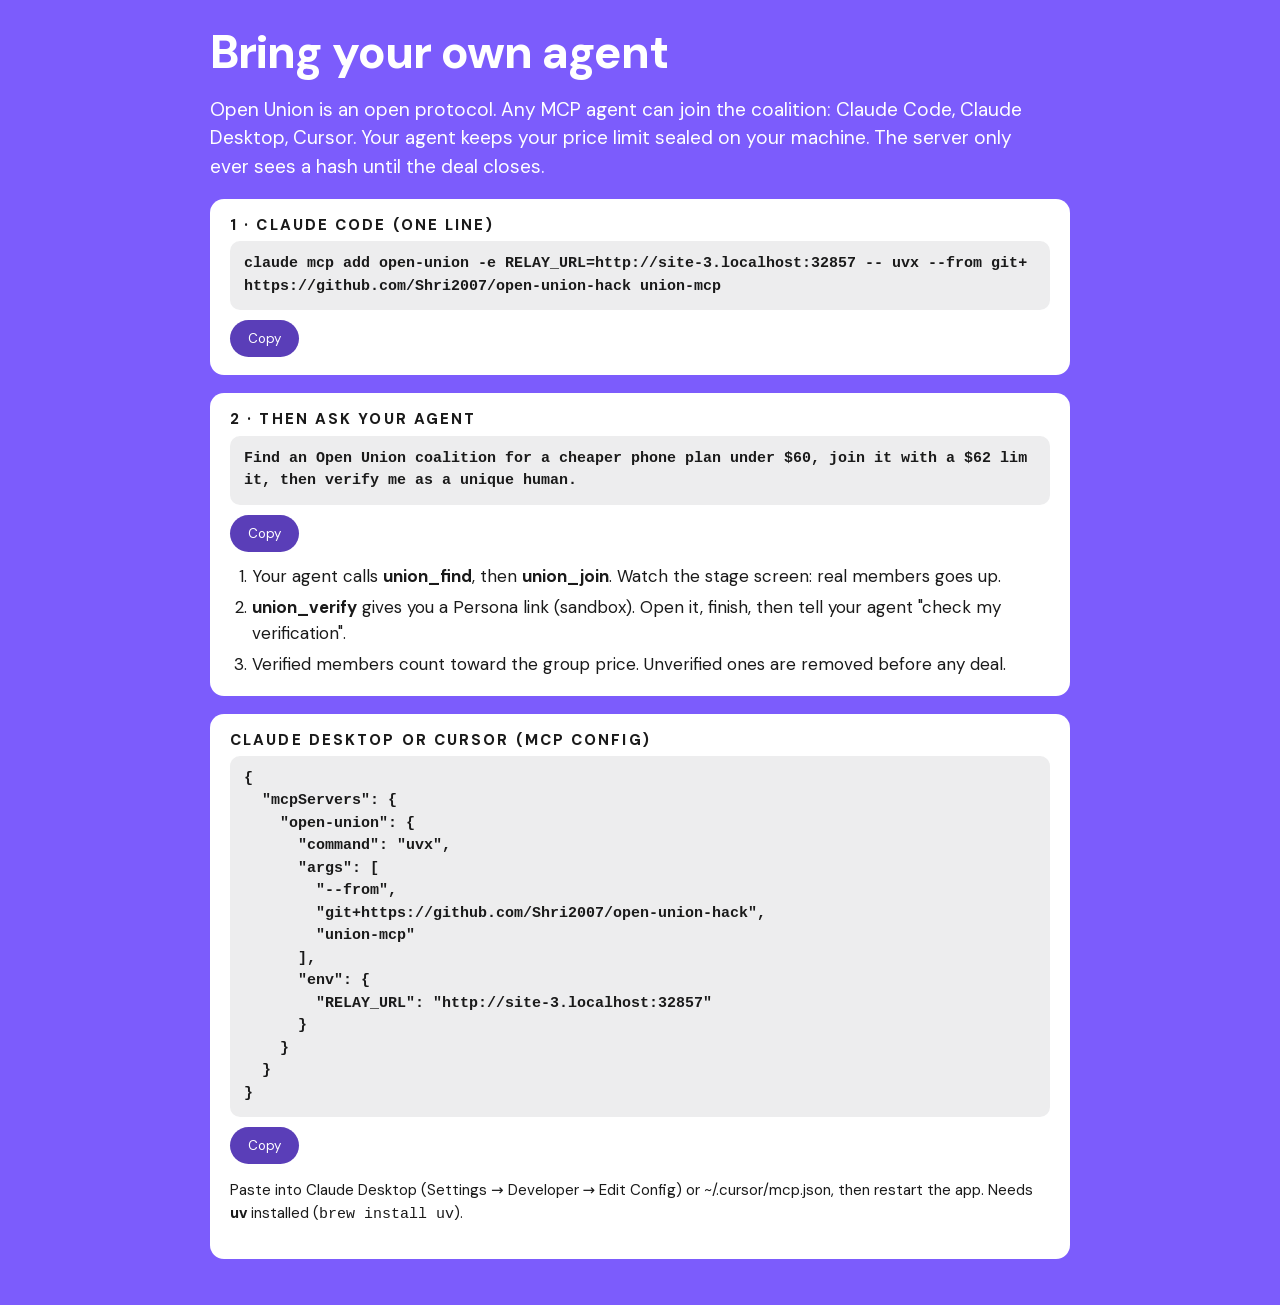
==== web/agents.html @ c07090ff "Bring your own agent: packaged MCP adapter (uvx union-mcp from the repo) and an /agents.html setup p" ====
<!doctype html>
<html lang="en">
<head>
<meta charset="utf-8">
<meta name="viewport" content="width=device-width, initial-scale=1">
<title>Open Union · Bring your agent</title>
<link rel="preload" href="fonts/dm-sans-latin.woff2" as="font" type="font/woff2" crossorigin>
<link rel="stylesheet" href="orbit.css">
<style>
  body { padding: 28px max(18px, env(safe-area-inset-left, 0px)) 48px max(18px, env(safe-area-inset-right, 0px)); }
  main { max-width: 860px; margin: 0 auto; display: grid; gap: 18px; }
  h1 { margin: 0; font-size: clamp(30px, 5vw, 46px); font-weight: 800; letter-spacing: -.02em; }
  .lead { margin: 0; font-size: 19px; max-width: 64ch; }
  .card { border-radius: 14px; padding: 18px 20px; }
  h2 { margin: 0 0 8px; font-size: 15px; font-weight: 800; text-transform: uppercase; letter-spacing: .14em; }
  pre { margin: 0; white-space: pre-wrap; word-break: break-all; font: 600 15px/1.5 ui-monospace, SFMono-Regular, Menlo, monospace;
    background: rgba(26,26,46,.08); border-radius: 10px; padding: 12px 14px; }
  .row { display: flex; gap: 10px; align-items: center; margin-top: 10px; flex-wrap: wrap; }
  button { font: 700 15px/1 inherit; font-family: inherit; border: 0; border-radius: 999px; padding: 10px 18px; cursor: pointer;
    background: var(--mid); color: var(--white); }
  button:focus-visible { outline: 3px solid var(--amber); outline-offset: 3px; }
  .ok { font-weight: 700; }
  ol { margin: 0; padding-left: 22px; display: grid; gap: 6px; font-size: 17px; }
  .warn { font-size: 15px; }
</style>
</head>
<body>
<main>
  <h1>Bring your own agent</h1>
  <p class="lead">Open Union is an open protocol. Any MCP agent can join the coalition: Claude Code, Claude Desktop, Cursor.
    Your agent keeps your price limit sealed on your machine. The server only ever sees a hash until the deal closes.</p>

  <section class="card card--white">
    <h2>1 · Claude Code (one line)</h2>
    <pre id="cmd-code">loading…</pre>
    <div class="row"><button data-copy="cmd-code">Copy</button><span class="ok" id="ok-cmd-code"></span></div>
  </section>

  <section class="card card--white">
    <h2>2 · Then ask your agent</h2>
    <pre id="cmd-ask">Find an Open Union coalition for a cheaper phone plan under $60, join it with a $62 limit, then verify me as a unique human.</pre>
    <div class="row"><button data-copy="cmd-ask">Copy</button><span class="ok" id="ok-cmd-ask"></span></div>
    <ol style="margin-top:12px">
      <li>Your agent calls <b>union_find</b>, then <b>union_join</b>. Watch the stage screen: real members goes up.</li>
      <li><b>union_verify</b> gives you a Persona link (sandbox). Open it, finish, then tell your agent "check my verification".</li>
      <li>Verified members count toward the group price. Unverified ones are removed before any deal.</li>
    </ol>
  </section>

  <section class="card card--white">
    <h2>Claude Desktop or Cursor (MCP config)</h2>
    <pre id="cmd-json">loading…</pre>
    <div class="row"><button data-copy="cmd-json">Copy</button><span class="ok" id="ok-cmd-json"></span></div>
    <p class="warn">Paste into Claude Desktop (Settings → Developer → Edit Config) or ~/.cursor/mcp.json, then restart the app.
      Needs <b>uv</b> installed (<code>brew install uv</code>).</p>
  </section>
</main>
<script>
const REPO = "git+https://github.com/Shri2007/open-union-hack";
function fill(relay) {
  document.getElementById("cmd-code").textContent =
    `claude mcp add open-union -e RELAY_URL=${relay} -- uvx --from ${REPO} union-mcp`;
  document.getElementById("cmd-json").textContent = JSON.stringify({ mcpServers: { "open-union": {
    command: "uvx", args: ["--from", REPO, "union-mcp"], env: { RELAY_URL: relay } } } }, null, 2);
}
fetch("/public-url").then((r) => r.json()).then((d) => fill(d.url || location.origin))
  .catch(() => fill(location.origin));
for (const b of document.querySelectorAll("button[data-copy]")) {
  b.addEventListener("click", async () => {
    const id = b.dataset.copy, text = document.getElementById(id).textContent;
    const ok = document.getElementById("ok-" + id);
    try { await navigator.clipboard.writeText(text); ok.textContent = "Copied"; }
    catch (e) {
      const range = document.createRange(); range.selectNodeContents(document.getElementById(id));
      const sel = getSelection(); sel.removeAllRanges(); sel.addRange(range); ok.textContent = "Selected: press Cmd+C";
    }
  });
}
</script>
</body>
</html>
---- web/orbit.css ----
/* Orbit Purple for Open Union: shared tokens and components.
   Palette from the Orbit Purple style (violet ground; white, navy and deep-purple card variants; orbit line art).
   Fonts and radii were read off the style's preview images (the style page publishes only the palette).
   Self-contained: no CDN, no build step. */
@font-face {
  font-family: "DM Sans"; font-style: normal; font-weight: 100 1000; font-display: swap;
  src: url("fonts/dm-sans-latin.woff2") format("woff2");
}
:root {
  color-scheme: light;
  --violet: #7C5CFC; --white: #FFFFFF; --navy: #1A1A2E; --deep: #6B4BD4;
  --lilac: #A18AFF; --mid: #5A3EB8; --pale: #E0D8FF; --ink: #1A1A1A; --gray: #555555;
  --hair: #E6E0FF;                       /* hairline on white cards */
  --amber: #FFD166; --amber-ink: #3B2A00; /* sandbox and stub only */
  --bad: #B3261E; --bad-bg: #FFF1F0;
  --sans: "DM Sans", ui-sans-serif, system-ui, -apple-system, "Segoe UI", Roboto, Helvetica, Arial, sans-serif;
  --mono: ui-monospace, SFMono-Regular, Menlo, Consolas, monospace;
  --r: 12px;
}
* { box-sizing: border-box; }
html { background: var(--violet); -webkit-text-size-adjust: 100%; }
body { margin: 0; min-height: 100vh; background: var(--violet); color: var(--white); font: 400 17px/1.5 var(--sans); }
::selection { background: var(--navy); color: var(--white); }
a { color: inherit; text-underline-offset: 3px; }
h1, h2, h3 { font-family: var(--sans); font-weight: 700; letter-spacing: -.02em; line-height: 1.08; margin: 0; text-wrap: balance; }
code, .mono { font-family: var(--mono); font-variant-numeric: tabular-nums; overflow-wrap: anywhere; }

/* tracked label: the style's small caps voice, used for field and data labels */
.label { font-size: .72rem; font-weight: 700; letter-spacing: .14em; text-transform: uppercase; }

/* cards: three variants, each with its own text and line colours */
.card { position: relative; overflow: hidden; border-radius: var(--r); padding: 18px; }
.card--white { background: var(--white); color: var(--ink); }
.card--white .muted { color: var(--gray); }
.card--navy { background: var(--navy); color: var(--white); }
.card--navy .muted { color: var(--lilac); }
.card--deep { background: var(--deep); color: var(--white); }
.card--deep .muted { color: var(--pale); }
.orbit-art { position: absolute; width: 124px; height: 124px; right: -30px; top: -34px; pointer-events: none; background: no-repeat center / contain; opacity: .85; }
.card--white .orbit-art { background-image: url("orbit-mid.svg"); }
.card--navy .orbit-art, .card--deep .orbit-art { background-image: url("orbit-lilac.svg"); }
.card > *:not(.orbit-art) { position: relative; }

/* buttons: white on the violet ground (as the style's CTA), violet inside a white card */
.btn, #verify-actions > button { display: flex; align-items: center; justify-content: center; gap: 10px; width: 100%; min-height: 52px; margin-top: 16px; padding: 14px 18px; font: 700 1.05rem/1.2 var(--sans); border: 0; border-radius: 10px; background: var(--white); color: var(--mid); cursor: pointer; transition: background .15s, transform .15s; }
.btn:hover, #verify-actions > button:hover { background: var(--pale); }
.btn:active, #verify-actions > button:active { transform: scale(.985); }
.btn:focus-visible, #verify-actions > button:focus-visible { outline: 3px solid var(--white); outline-offset: 3px; }
.btn--solid { background: var(--violet); color: var(--white); }
.btn--solid:hover { background: var(--deep); }
.card .btn:focus-visible { outline-color: var(--navy); }
.btn[disabled], #verify-actions > button[disabled] { background: var(--pale); color: var(--mid); opacity: .8; cursor: progress; }
button.stub, #verify-actions > button.stub { background: var(--amber); color: var(--amber-ink); }
button.stub:hover, #verify-actions > button.stub:hover { background: #FFC94D; }

/* pills and chips */
.pill { display: inline-block; border: 1.5px solid rgba(255,255,255,.85); border-radius: 999px; padding: 2px 10px; font-size: .72rem; font-weight: 700; letter-spacing: .1em; text-transform: uppercase; }
.chip, .tag { display: inline-block; border-radius: 6px; padding: 2px 8px; font-size: .72rem; font-weight: 700; letter-spacing: .06em; text-transform: uppercase; vertical-align: 1px; }
.chip.ok, .tag.ok { background: var(--pale); color: var(--mid); }
.chip.sandbox, .tag.sandbox { background: var(--amber); color: var(--amber-ink); }

/* notes and errors on the violet ground */
.note { margin: 14px 0 0; padding: 12px 14px; border: 1.5px solid rgba(224,216,255,.75); background: rgba(26,26,46,.28); color: var(--white); border-radius: 10px; font-size: .95rem; }
.note:has(.chip.sandbox), .note:has(.tag.sandbox) { background: var(--amber); border-color: var(--amber); color: var(--amber-ink); font-weight: 600; }
.err { margin-top: 14px; padding: 12px 14px; border: 2px solid var(--bad); background: var(--bad-bg); color: var(--bad); border-radius: 10px; font-weight: 700; }

@media (prefers-reduced-motion: reduce) { * { animation: none !important; transition: none !important; } }
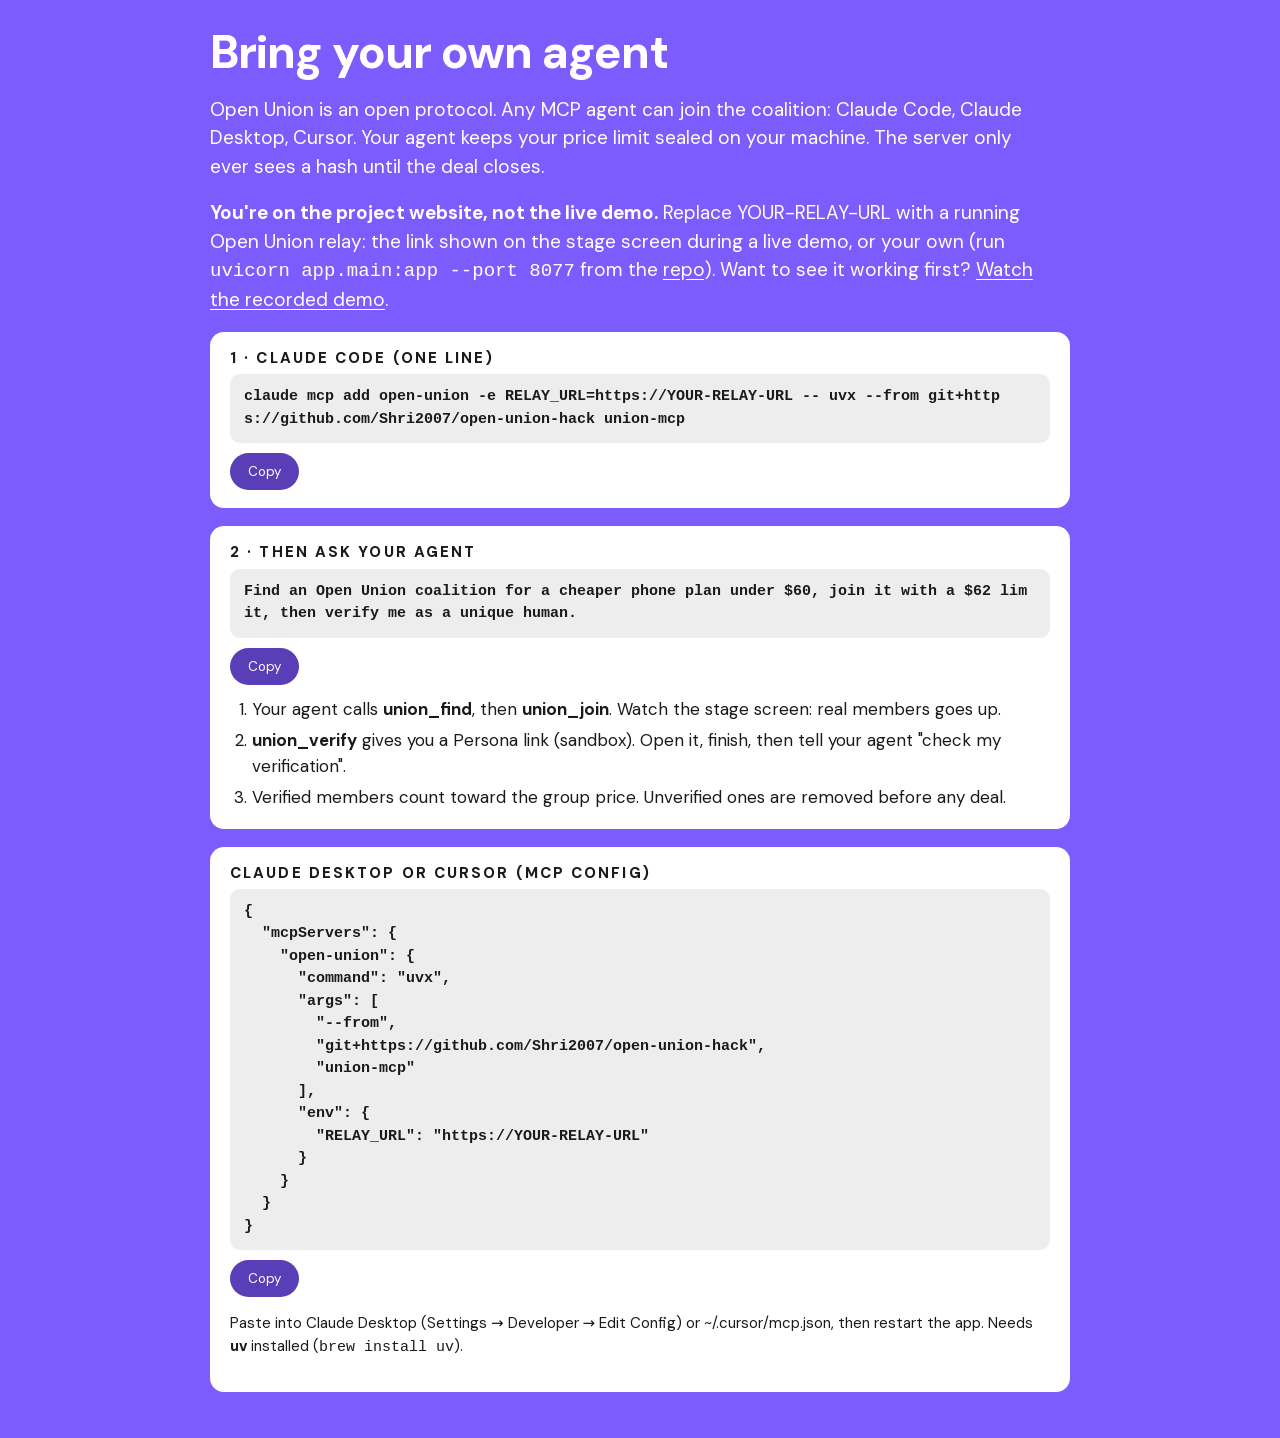
==== commit 2c6a338c: "Website: replay start screen and home page link to Bring your own agent; agents page explains the re" ====
--- a/web/agents.html
+++ b/web/agents.html
@@ -29,6 +29,10 @@
   <h1>Bring your own agent</h1>
   <p class="lead">Open Union is an open protocol. Any MCP agent can join the coalition: Claude Code, Claude Desktop, Cursor.
     Your agent keeps your price limit sealed on your machine. The server only ever sees a hash until the deal closes.</p>
+
+  <p class="lead" id="no-relay" hidden><b>You're on the project website, not the live demo.</b> Replace YOUR-RELAY-URL with a running Open Union relay:
+    the link shown on the stage screen during a live demo, or your own (run <code>uvicorn app.main:app --port 8077</code> from the
+    <a href="https://github.com/Shri2007/open-union-hack">repo</a>). Want to see it working first? <a href="stage.html?replay=1">Watch the recorded demo</a>.</p>
 
   <section class="card card--white">
     <h2>1 · Claude Code (one line)</h2>
@@ -63,8 +67,12 @@
   document.getElementById("cmd-json").textContent = JSON.stringify({ mcpServers: { "open-union": {
     command: "uvx", args: ["--from", REPO, "union-mcp"], env: { RELAY_URL: relay } } } }, null, 2);
 }
-fetch("/public-url").then((r) => r.json()).then((d) => fill(d.url || location.origin))
-  .catch(() => fill(location.origin));
+// On the live relay, /public-url gives the address phones and agents use. On the static website
+// (GitHub Pages) there's no relay, so show a placeholder and explain where to get one.
+const PLACEHOLDER = "https://YOUR-RELAY-URL";
+fetch("/public-url").then((r) => { if (!r.ok) throw new Error(); return r.json(); })
+  .then((d) => { if (!d.url) throw new Error(); fill(d.url); })
+  .catch(() => { fill(PLACEHOLDER); document.getElementById("no-relay").hidden = false; });
 for (const b of document.querySelectorAll("button[data-copy]")) {
   b.addEventListener("click", async () => {
     const id = b.dataset.copy, text = document.getElementById(id).textContent;
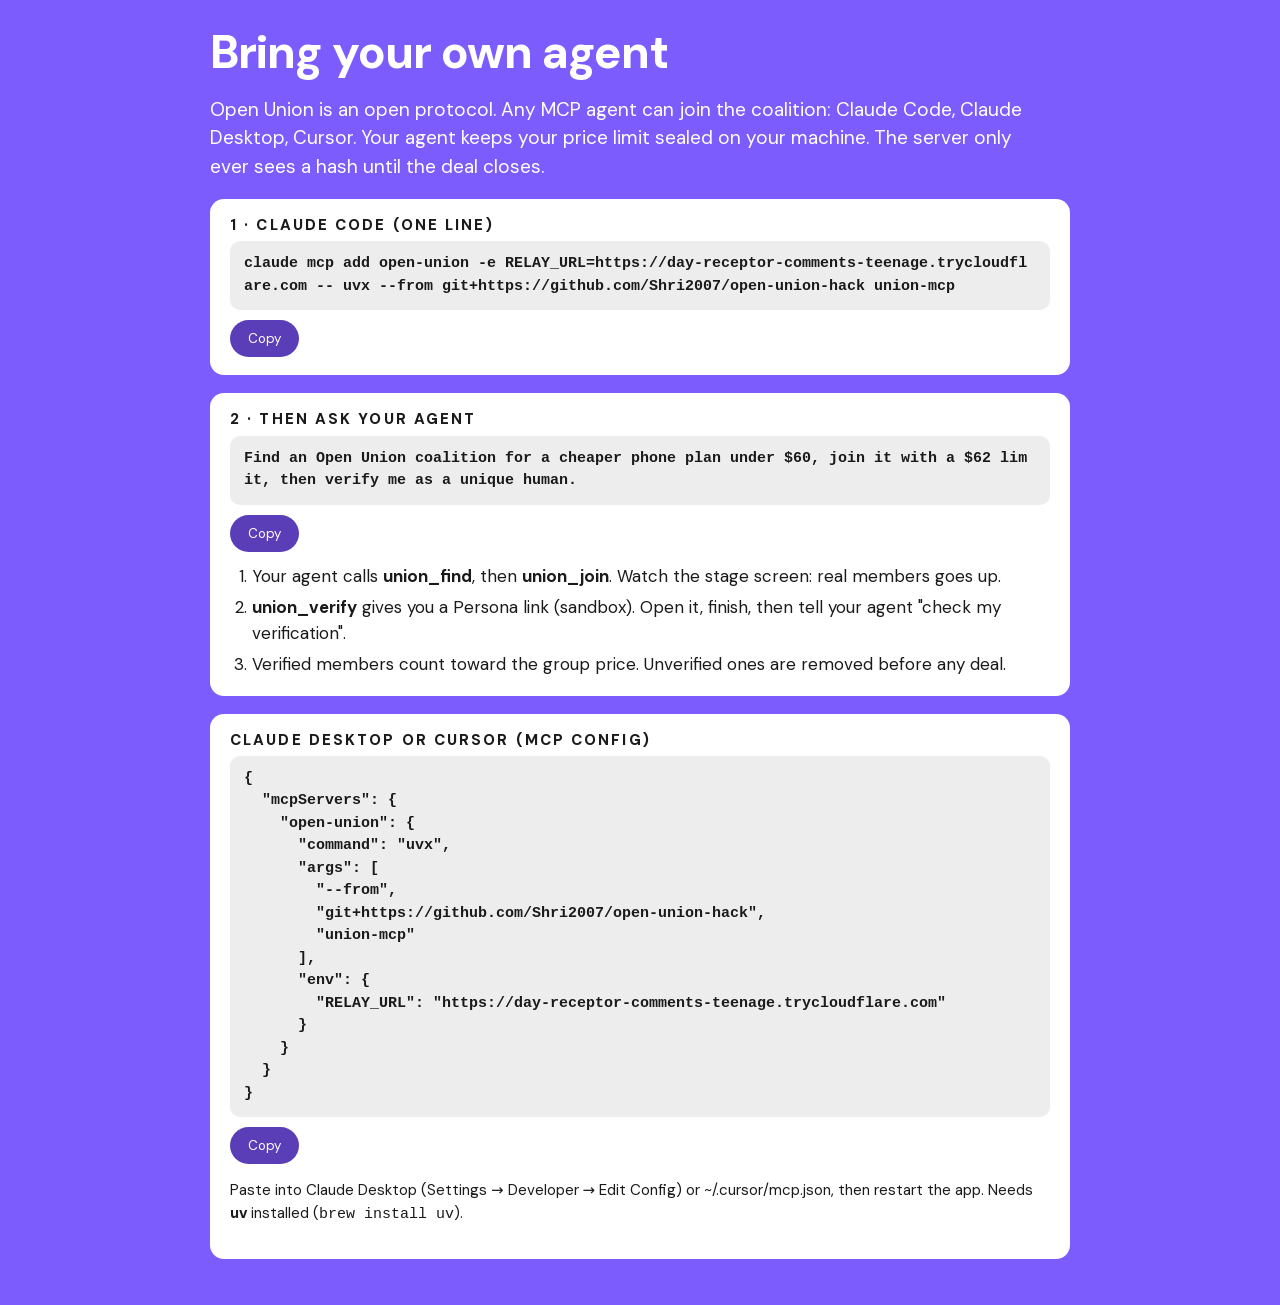
==== commit 94a6f7ea: "Agents page on the website shows the live relay's real command" ====
--- a/web/agents.html
+++ b/web/agents.html
@@ -69,10 +69,10 @@
 }
 // On the live relay, /public-url gives the address phones and agents use. On the static website
 // (GitHub Pages) there's no relay, so show a placeholder and explain where to get one.
-const PLACEHOLDER = "https://YOUR-RELAY-URL";
+const PLACEHOLDER = "https://day-receptor-comments-teenage.trycloudflare.com";  // the live demo relay, so judges see a command that works
 fetch("/public-url").then((r) => { if (!r.ok) throw new Error(); return r.json(); })
   .then((d) => { if (!d.url) throw new Error(); fill(d.url); })
-  .catch(() => { fill(PLACEHOLDER); document.getElementById("no-relay").hidden = false; });
+  .catch(() => fill(PLACEHOLDER));
 for (const b of document.querySelectorAll("button[data-copy]")) {
   b.addEventListener("click", async () => {
     const id = b.dataset.copy, text = document.getElementById(id).textContent;
